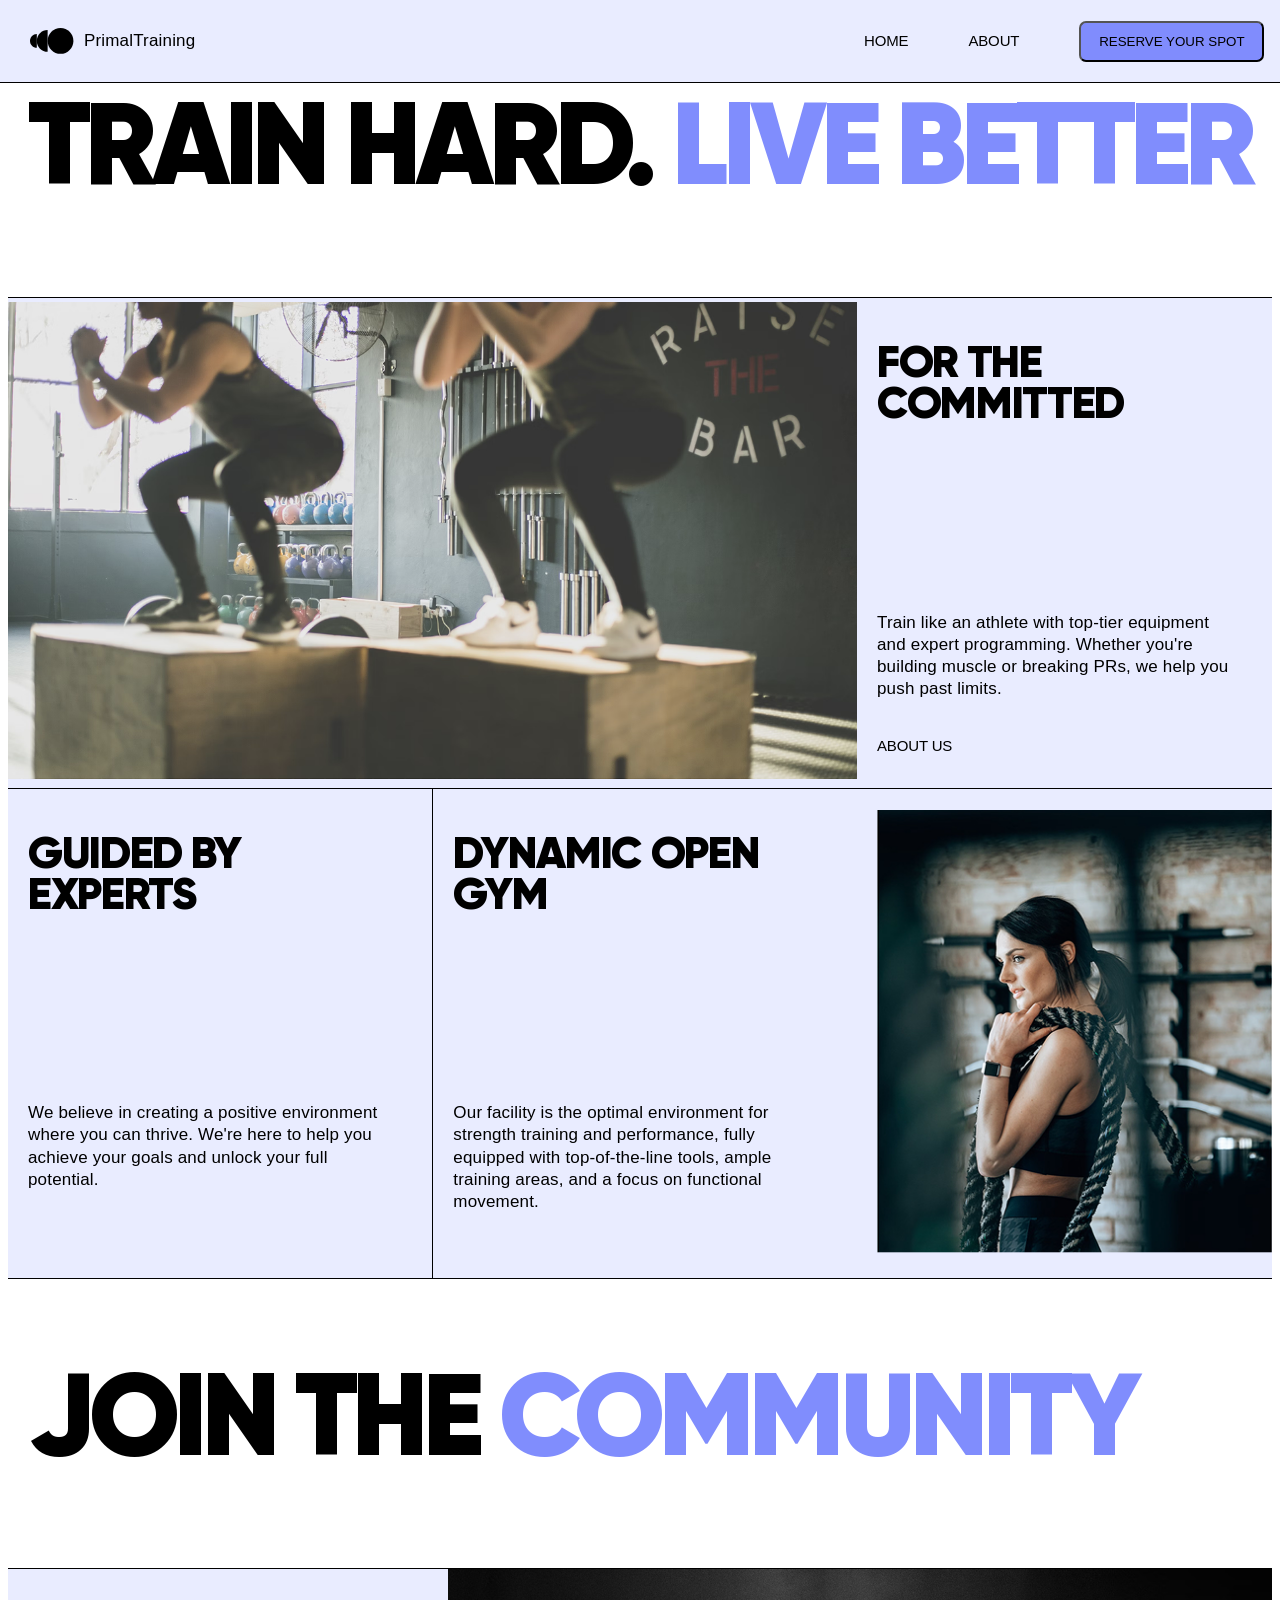
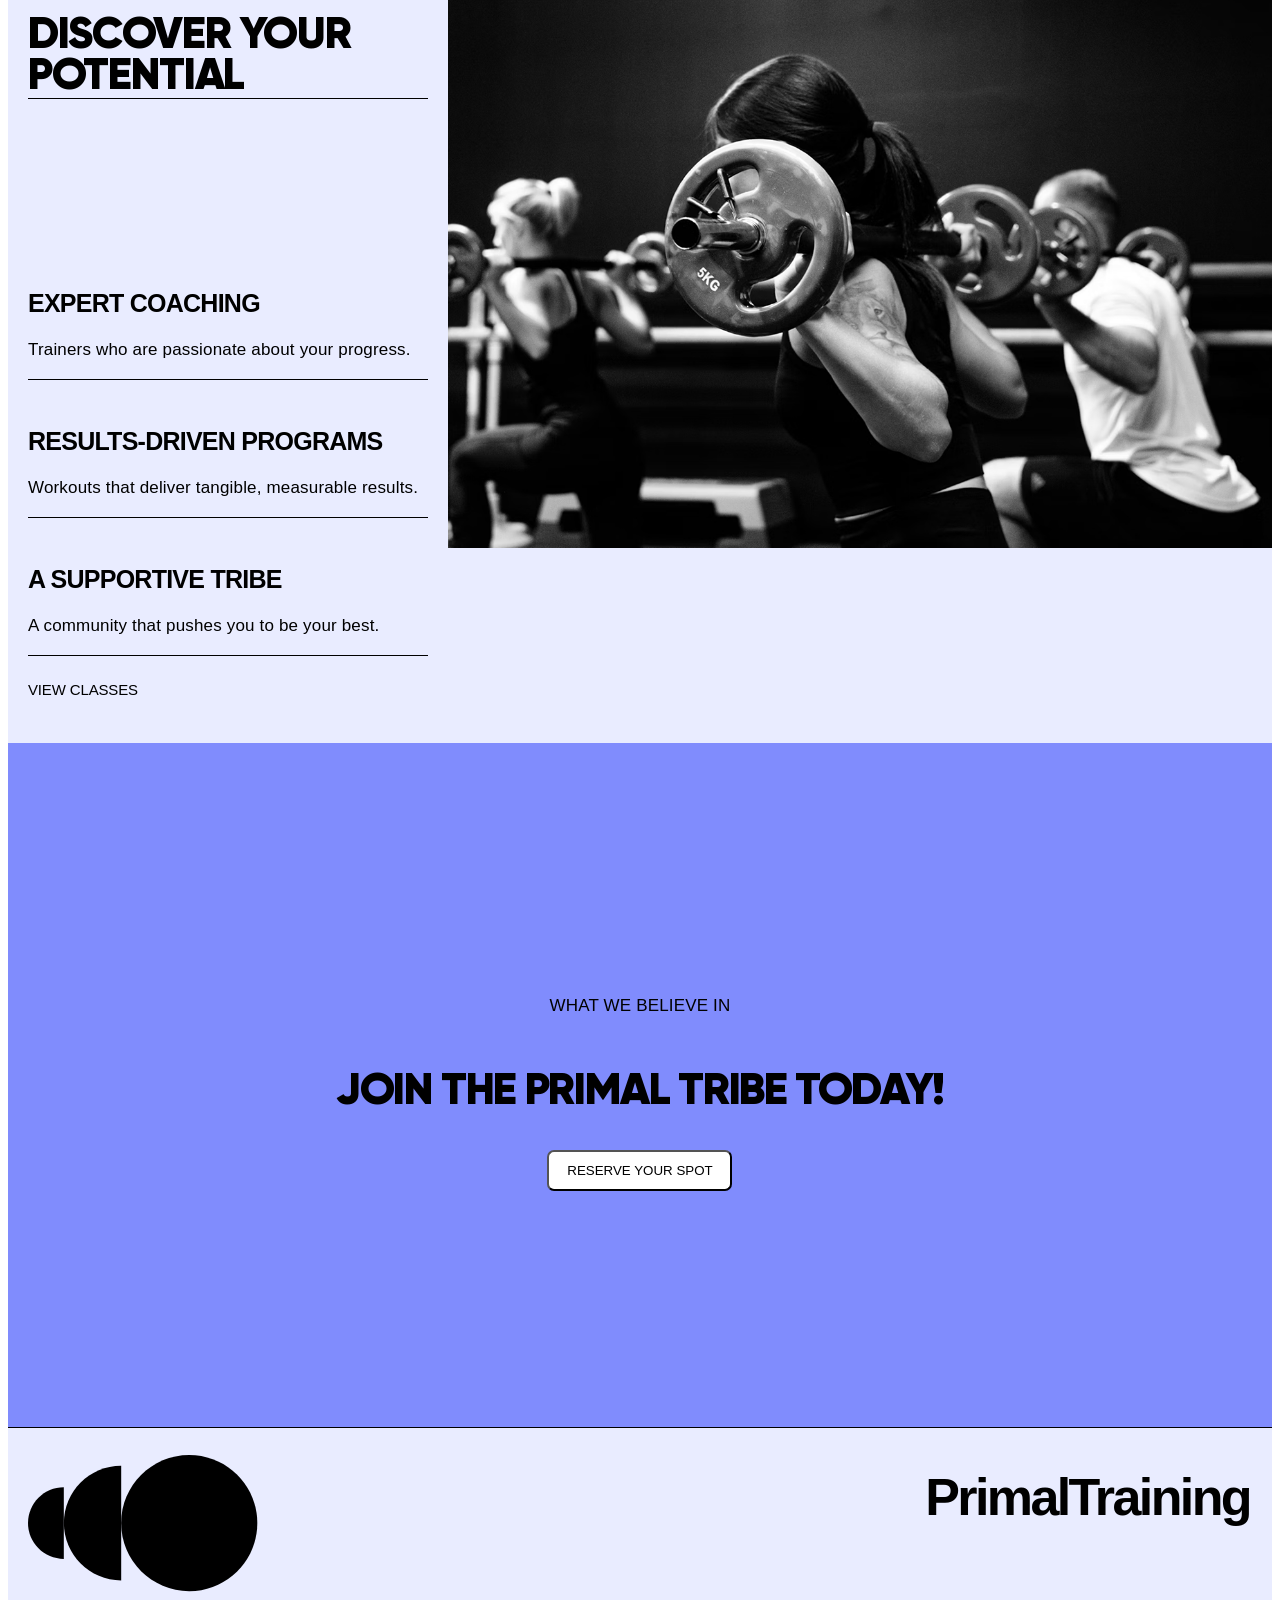
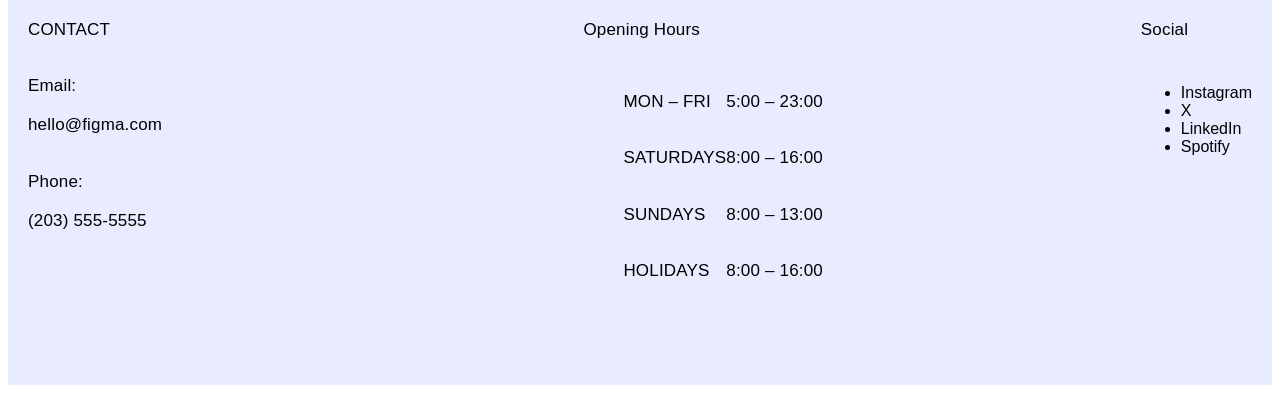
==== TestGym/index2.html @ 12625b2d "Первая вёрстка сайта по макету из Figma" ====
<!DOCTYPE html>
<html lang="en">
<head>
    <meta charset="UTF-8">
    <meta name="viewport" content="width=device-width, initial-scale=1.0">
    <title>Gym</title>
    <link rel="stylesheet" href="Styles/Style.css">

</head>
<body>
    <header>
        <nav>
            <ul class="header_home">
                <li class="menu">
                    <div id="loggo_top">
                        <svg width="44" height="26" viewBox="0 0 44 26" fill="none" xmlns="http://www.w3.org/2000/svg">
                        <path d="M43.41 12.89C43.41 20.009 37.6394 25.78 30.5209 25.78C23.4025 25.78 17.6319 20.009 17.6319 12.89C17.6319 5.77105 23.4025 0 30.5209 0C37.6394 0 43.41 5.77105 43.41 12.89Z" fill="black" />
                        <path d="M6.7898 12.8869C6.7898 18.8819 11.6493 23.7417 17.6437 23.7417V2.03221C11.6493 2.03221 6.7898 6.89204 6.7898 12.8869Z" fill="black" />
                        <path d="M0 12.886C0 16.6328 3.03717 19.6702 6.78371 19.6702V6.10181C3.03717 6.10181 0 9.1392 0 12.886Z" fill="black" />
                        </svg>
                        <p>PrimalTraining</p>
                    </div>
                </li>
                <div class="menu_intems">
                    <li class="menu"><a href="#" class="link">Home</a></li>
                    <li class="menu"><a href="#" class="link">About</a></li>
                    <li class="menu"><button class="reserveButton">RESERVE YOUR SPOT</button></li>
                </div>
            </ul>
        </nav>
    </header>
    <!--всего 5 секций до футера-->
    <section class="heroBackground">
        <h1>Train Hard. <span style="color: #808DFD;">Live Better</span></h1>
    </section>
    <main>
        <section class="container">
            <div>
                <img src="./img/Imagehome.png" alt="Вид зала с тренирующимися людьми">
            </div>
            <div class="H2_section">
                <h2>FOR THE COMMITTED</h2>
                <div class="text_link">
                    <p>Train like an athlete with top-tier equipment<br>
                    and expert programming. Whether you're<br>
                    building muscle or breaking PRs, we help you<br>
                    push past limits.</p>
                <a href="#" class="link">About us</a>
                </div>
            </div>
        </section>

        <!--До этого-->
        <section class="container">
            <div class="H2_section" id="verticalLine">
                <h2>GUIDED BY EXPERTS</h2>
                <div class="text_link">
                    <p>We believe in creating a positive environment where you can thrive. We're here to help you achieve your goals and unlock your full potential.</p>
                </div>
            </div>
            <div class="H2_section">
                <h2>DYNAMIC OPEN GYM</h2>
                <div class="text_link"> 
                    <p>Our facility is the optimal environment for strength training and performance, fully equipped with top-of-the-line tools, ample training areas, and a focus on functional movement.</p>
                </div>
            </div>
            <div>
                <img src="./img/Imagehome-1.png" alt="Девушка держит веревки в зале">
            </div>
        </section>
        <section class="heroBackground">
            <h1>JOIN THE <span style="color: #808DFD;">COMMUNITY</span></h1>
        </section>
        <section>
            <div class="H2_section">
                <h2 class="gorizontalLine">DISCOVER YOUR POTENTIAL</h2>
                <div class="view_link">
                    <div class="gorizontalLine">
                        <h3>Expert Coaching</h3>
                        <p>Trainers who are passionate about your progress.</p>
                    </div>
                    <div class="gorizontalLine">
                        <h3>Results-Driven Programs</h3>
                        <p>Workouts that deliver tangible, measurable results.</p>
                    </div>
                    <div class="gorizontalLine">
                        <h3>A Supportive Tribe</h3>
                        <p>A community that pushes you to be your best.</p>
                    </div>
                    <div>
                        <a href="#" class="link">View classes</a>
                    </div>
                </div>
            </div>
            <div>
                <img src="./img/Imagehome-2.png" alt="Люди в зале уверенно поднимают свои штанги">
            </div>
        </section>
        <section id="CallAction">
            <div id="callDiv">
                <p>WHAT WE BELIEVE IN</p>
                <h2>Join the Primal Tribe Today!</h2> <!--Не важно как прописано здесь в стилях можно сделать капсом-->
                <button class="herobutton">RESERVE YOUR SPOT</button>
            </div>
        </section> <!--У секшена есть заголовки а у div просто набор элементов-->
    </main>

    <footer>
        <div id="loggo_end">
            <svg width="230" height="137" viewBox="0 0 230 137" fill="none" xmlns="http://www.w3.org/2000/svg">
                <path d="M229.314 68.0865C229.314 105.69 198.83 136.173 161.227 136.173C123.624 136.173 93.1406 105.69 93.1406 68.0865C93.1406 30.4834 123.624 0 161.227 0C198.83 0 229.314 30.4834 229.314 68.0865Z" fill="black" />
                <path d="M35.8672 68.0704C35.8672 99.7362 61.5374 125.406 93.2032 125.406V10.7344C61.5374 10.7344 35.8672 36.4046 35.8672 68.0704Z" fill="black" />
                <path d="M0 68.0655C0 87.8566 16.0439 103.9 35.835 103.9V32.2305C16.0439 32.2305 0 48.2743 0 68.0655Z" fill="black" />
            </svg>
            <p id="loggo_p">PrimalTraining</p>
        </div>
        <div id="footer_but" class="footer_columns">
            <div id="contact">
                <p>CONTACT</p>
                <div>
                    <P>Email:</P>
                    <P>hello@figma.com</P>
                </div>
                <div>
                    <p>Phone:</p>
                    <p>(203) 555-5555</p>
                </div>
            </div>
            <div id="hours">
                <p>Opening Hours</p>
                <ul>
                    <li>
                        <p>MON – FRI</p>
                        <p>5:00 – 23:00</p>
                    </li>
                    <li>
                        <p>SATURDAYS</p>
                        <p>8:00 – 16:00</p>
                    </li>
                    <li>
                        <p>SUNDAYS</p>
                        <p>8:00 – 13:00</p>
                    </li>
                    <li>
                        <p>HOLIDAYS</p>
                        <p>8:00 – 16:00</p>
                    </li>
                </ul>
            </div>
            <div id="social">
                <p>Social</p>
                <ul>
                    <li><a href="#">Instagram</a></li>
                    <li><a href="#">X</a></li>
                    <li><a href="#">LinkedIn</a></li>
                    <li><a href="#">Spotify</a></li>
                </ul>
            </div>
        </div>
    </footer>
    </div>
</body>
</html>
---- TestGym/Styles/Style.css ----
/* аааа */
@font-face {
    font-family: Gilroy-Black_0;
    src: url(../fonts/Gilroy-Black_0.woff2)
}
body {
    font-family: AnekKannada-Light, Arial, Helvetica, sans-serif;
}
a {
    text-decoration: none;
    color:#FFFFFF;
}
h1 {
    font-family: "Gilroy-Black_0";
    font-weight: 800;
    font-size: 116px;

    /* line-height: 128px; */ 
    line-height: 1.1;
    letter-spacing: -0.05em;
    text-transform: uppercase;
    color: #000;
}
h2 {
    font-family: "Gilroy-Black_0";
    font-weight: 700;
    font-size: 45px;

    /* line-height: 41px; */ 
    line-height: 0.91;
    letter-spacing: -0.03em;
    text-transform: uppercase;
    color: #000;
}
h3 {
    font-family: "AnekKannada-Light", sans-serif;
    font-weight: 700;
    font-size: 25px;

    /* line-height: 23px; */ 
    line-height: 0.91;
    letter-spacing: -0.03em;
    text-transform: uppercase;
    color: #000;
}
p {
    font-family: "AnekKannada-Light", sans-serif;
    font-weight: 400;
    font-size: 17px;

    /* line-height: 22px; */ 
    line-height: 1.31;
    letter-spacing: 0.01em;
    color: #000;
}
img {
    max-width: 100%;
    height: auto;
    object-fit: cover;
}
.reserveButton {
    background-color: #808CFD;
    color: rgb(0, 0, 0);

    display: flex;
    align-items: center;
    justify-content: center;
    flex-direction: row;
    gap: 7px;
    
    border-radius: 7px;
    padding-block: 12px;
    padding-inline: 17px;
    width: 185px;
    height: 41px;
}
.reserveButton:hover {
    background-color: #000;
    color: #FFFFFF;
}
.herobutton {
    background-color: #FFFFFF;
    color: rgb(0, 0, 0);

    display: flex;
    align-items: center;
    justify-content: center;
    flex-direction: row;
    gap: 7px;
    
    border-radius: 7px;
    padding-block: 12px;
    padding-inline: 17px;
    width: 185px;
    height: 41px;
}
.herobutton:hover {
    background-color: #000;
    color: #FFFFFF;
}
.link {
    text-decoration: none;

    font-family: "AnekKannada-Light", sans-serif;
    font-weight: 400;
    font-size: 15px;

    /* line-height: 17px; */ 
    line-height: 1.1;
    letter-spacing: -0.01em;
    text-transform: uppercase;
    color: #000;
}
section {
    background-color: #E9ECFF;

    display: inline-flex;
}
.dive {
    padding-left: 20px;
    padding-right: 20px;
    padding-top: 20px;
    padding-bottom: 66px;
    border-bottom: 1px solid #000;
    border-collapse: collapse;
}
.container {
    display: flex;
    align-items: center;
    justify-content: flex-start;
    flex-direction: row;

    border-bottom: 1px solid #000;
}
footer {
    background-color: #E9ECFF;

    display: flex;
    align-items: flex-start;
    justify-content: flex-start;
    flex-direction: column;
    gap: 10px;

    border-top: 1px solid #000;
    padding-block: 27px 50px;
    padding-inline: 20px;
    height: 480px;
}
#CallAction {
    background-color: #808CFD;

    display: flex;
    align-items: center;
    justify-content: center;
    flex-direction: column;
    gap: 18px;

    padding-block: 102px;
    padding-inline: 70px;
    height: 480px;

}
#callDiv {
    display: flex;
    align-items: center;
    flex-direction: column;

    font-family: "AnekKannada-Light", sans-serif;
    font-weight: 700;
    font-size: 57px;

    /* line-height: 57px; */ 
    line-height: 1;
    letter-spacing: -0.05em;
    text-transform: uppercase;
    text-align: center;
    color: #000;

    max-width: 780px;
}
#callDiv a {
    color: #000;
}
.menu {
    display: inline-block;
}
#loggo_top {
    display: flex;
    width: 180px;
    height: 25px;
    align-items: center;

    font-weight: 700;
    font-size: 20px;

    gap: 10px;

    /* line-height: 22px; */ 
    line-height: 1.1;
    letter-spacing: -0.05em;
    color: #000;
}
#loggo_end {
    display: flex;
    justify-content: space-between;
    align-items: center;
    width: 100%;
}
#loggo_p {
    font-family: "AnekKannada-Light", sans-serif;
    font-weight: 700;
    font-size: 52px;

    /* line-height: 58px; */ 
    line-height: 1.1;
    letter-spacing: -0.05em;
    color: #000;

    position: absolute;
    right: 0;

    margin-right: 30px;
    margin-top: 0px;
}
header {
    background-color: #E9ECFF;

    position: fixed;
    display: flex;
    justify-content: center;
    flex-direction: column;
    gap: 10px;

    border-bottom: 1px solid #000;
    padding: 10px;
    height: 62px;
    width: 100vw;
    left: 0;
    top: 0;
}
.header_home {
    display: flex;
    align-items: center;
    justify-content: flex-start;
    flex-direction: row;

    padding-inline-start: 20px;
    
    width: 100%; 
    max-width: 1240px;
}
.menu_intems {
    display: flex;
    align-items: center;
    justify-content: flex-start;
    flex-direction: row;
    gap: 60px;

    position: absolute;
    right: 0;
    margin: 50px;

    width: 386px;
    height: 41px;
}
.heroBackground {
    background-color: #FFFFFF;

    display: flex;
    align-items: center;
    justify-content: flex-start;
    flex-direction: row;
    gap: 10px;

    border-bottom: 1px solid #000;
    padding-block: 20px 20px;
    padding-inline: 20px;
    height: 249px;
}
.H2_section {
    display: flex;
    align-items: flex-start;
    justify-content: flex-start;
    flex-direction: column;
    gap: 130px;

    padding-block: 10px 44px;
    padding-inline: 20px;
}
.text_link {
    display: flex;
    align-items: flex-start;
    justify-content: space-between;
    flex-direction: column;
    gap: 20px;

    width: 375px;
    height: 149px;
}
.view_link {
    display: flex;
    align-items: flex-start;
    justify-content: flex-start;
    flex-direction: column;
    gap: 25px;

    width: 400px;
}
#verticalLine {
    border-right: 1px solid #000;
}
.gorizontalLine {
    border-bottom: 1px solid #000;
    width: 400px;
}

#footer_but {
    display: flex;
    justify-content: space-between;
    align-items: flex-start;

    width: 100%;
    max-width: 1240px;
}
#contact {
    display: flex;
    align-items: flex-start;
    justify-content: flex-start;
    flex-direction: column;

    width: 268px;
    height: 80px;
}
#hours {
    display: flex;
    align-items: flex-start;
    justify-content: flex-start;
    flex-direction: column;
    gap: 0px;

    width: 270px;
    height: 116px;
}
#social {
    display: flex;
    flex-direction: column;
    gap: 10px;
}
#social a {
    color: #000;
}
#hours li {
    display: flex;
    justify-content: space-between;
    width: 100%;
}
.footer_columns {
    display: flex;
    justify-content: space-between;
    width: 100%;
    max-width: 1240px;
}
@media (max-width: 992px) {
    h1 {
        font-size: 60px; /* Было 116px */
    }
    h2 {
        font-size: 30px; /* Было 45px */
    }
    #callDiv {
        font-size: 40px; /* Было 57px */
    }

    .container {
        flex-direction: column;
    }

    .H2_section, .text_link, .gorizontalLine {
        width: 100%;
        border-right: none !important;
    }

    .menu_intems {
        position: relative;
        margin: 0;
        width: auto;
        gap: 20px;
    }
    .header_home {
        height: auto;
        gap: 15px;
        padding-block: 10px;
    }
    header {
        height: auto;
        position: relative;
    }
}
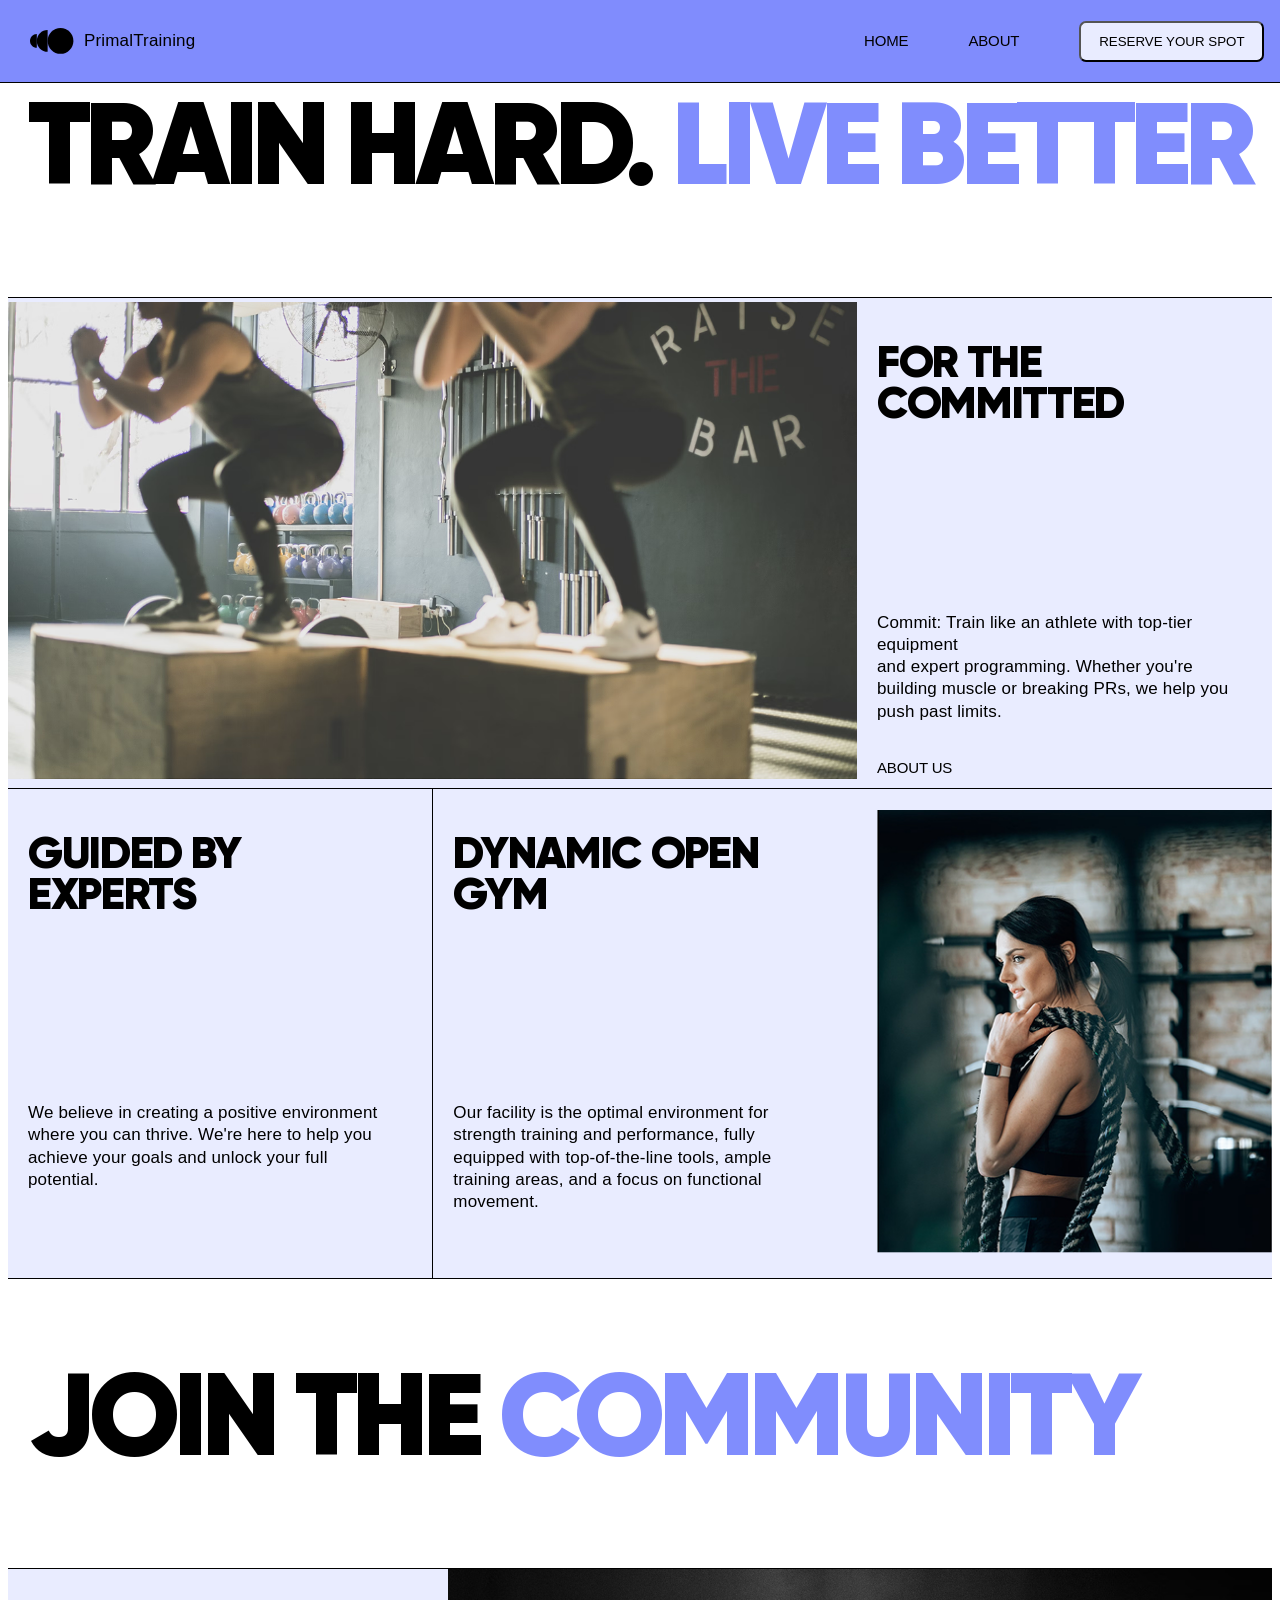
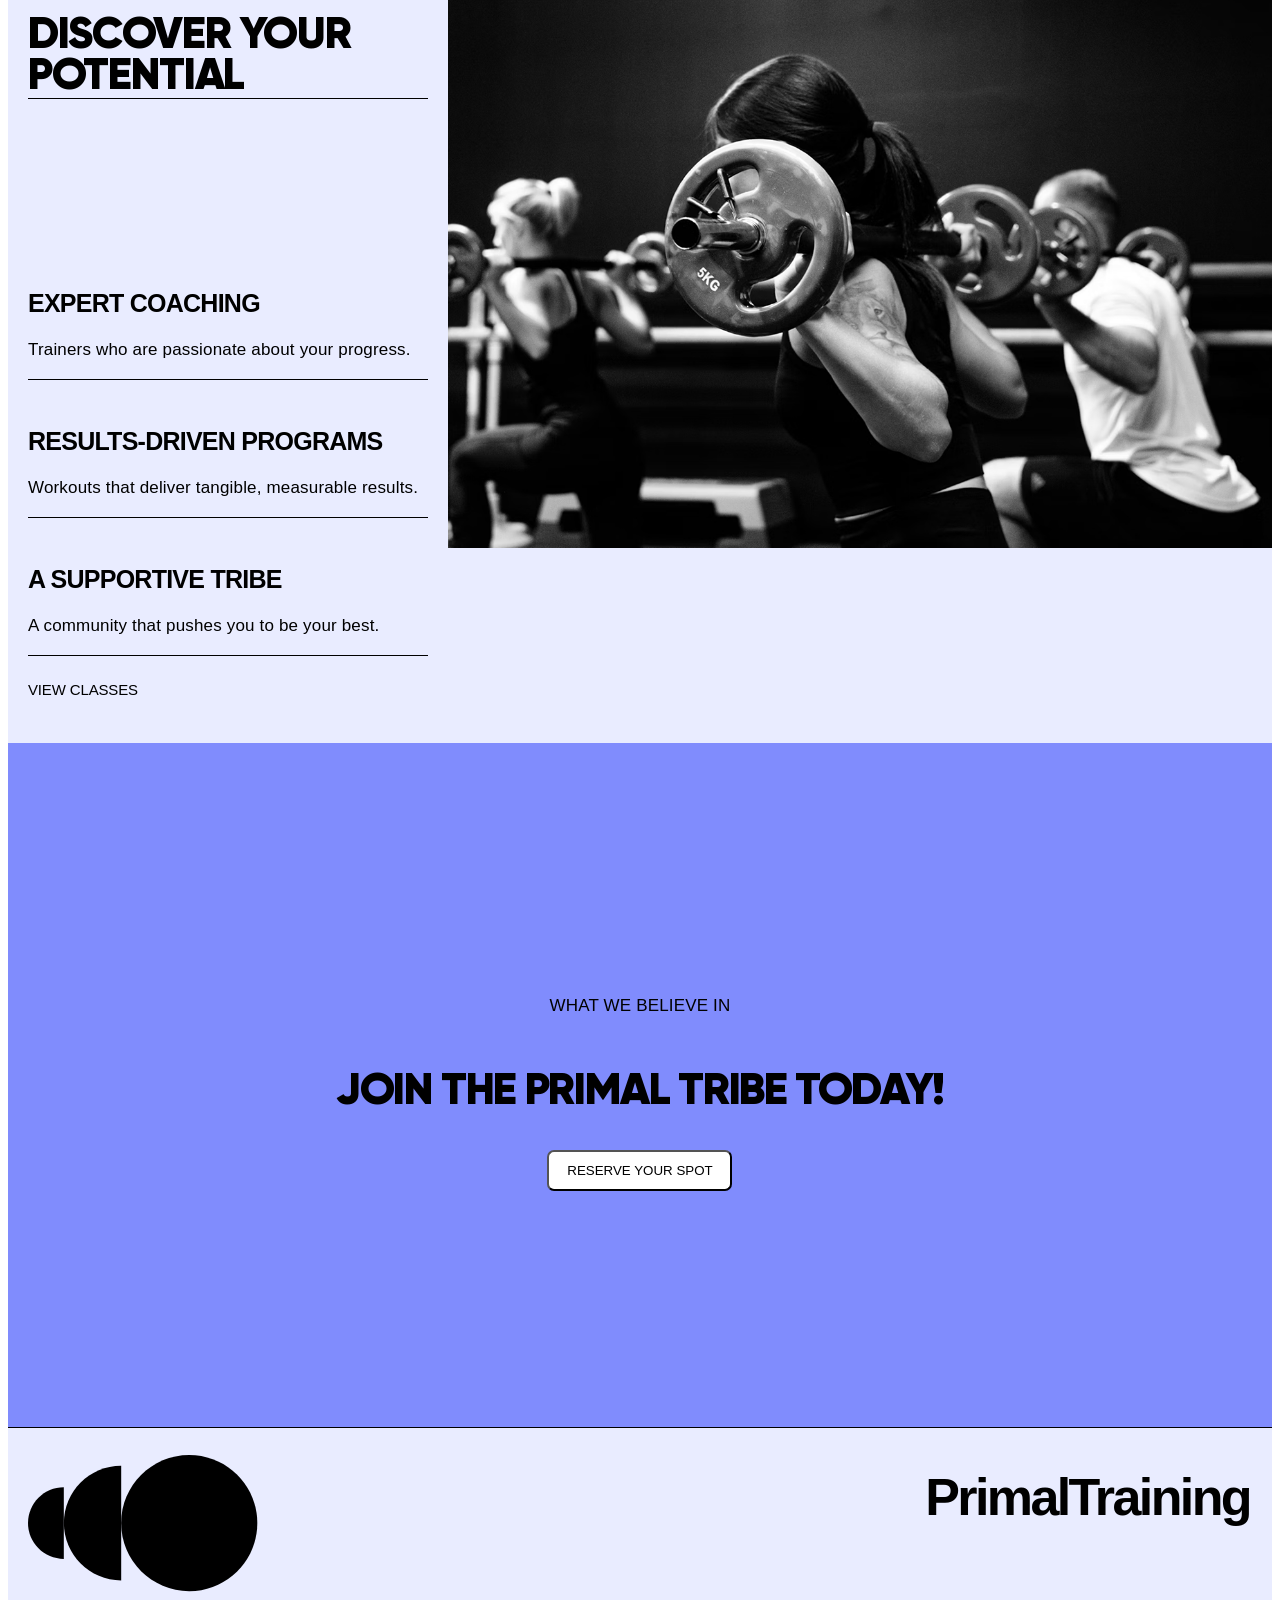
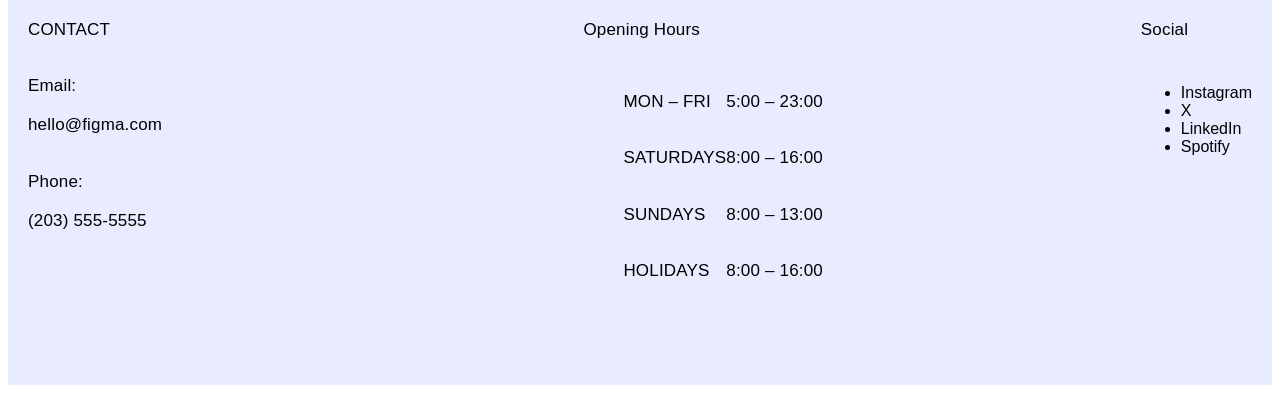
==== commit 80416e31: "Update index2.html commit в div" ====
--- a/TestGym/index2.html
+++ b/TestGym/index2.html
@@ -41,7 +41,7 @@
             <div class="H2_section">
                 <h2>FOR THE COMMITTED</h2>
                 <div class="text_link">
-                    <p>Train like an athlete with top-tier equipment<br>
+                    <p>Commit: Train like an athlete with top-tier equipment<br>
                     and expert programming. Whether you're<br>
                     building muscle or breaking PRs, we help you<br>
                     push past limits.</p>
@@ -160,4 +160,4 @@
     </footer>
     </div>
 </body>
-</html>+</html>
--- a/TestGym/Styles/Style.css
+++ b/TestGym/Styles/Style.css
@@ -59,7 +59,7 @@
     object-fit: cover;
 }
 .reserveButton {
-    background-color: #808CFD;
+    background-color: #E9ECFF;
     color: rgb(0, 0, 0);
 
     display: flex;
@@ -223,7 +223,7 @@
     margin-top: 0px;
 }
 header {
-    background-color: #E9ECFF;
+    background-color: #808CFD;
 
     position: fixed;
     display: flex;
